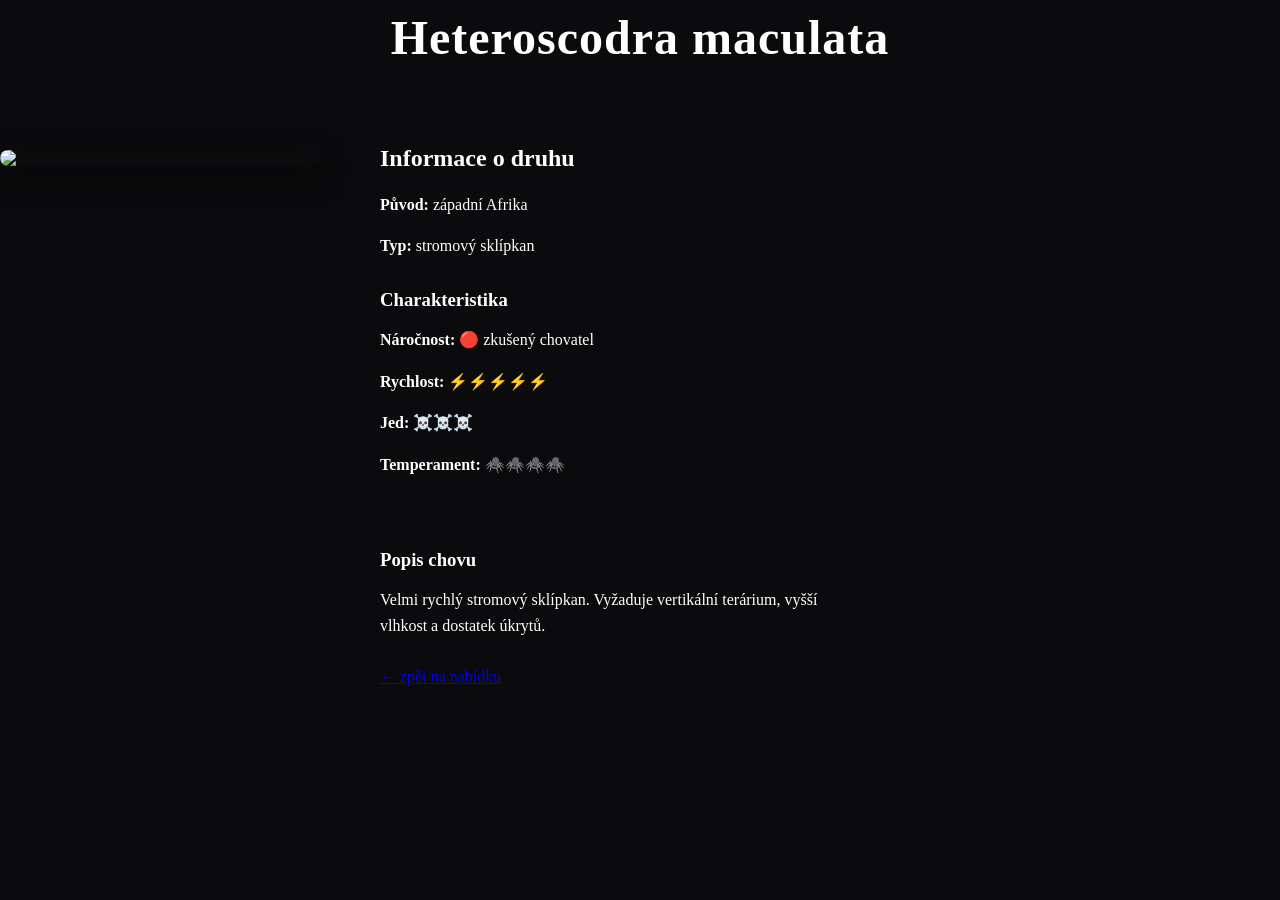
==== species/heteroscodra-maculata.html @ c66e4460 "upload website" ====
<!DOCTYPE html>
<html lang="cs">

<head>

<meta charset="UTF-8">

<title>Heteroscodra maculata</title>

<link rel="stylesheet" href="../style.css">

</head>


<body>

<header>

<h1>Heteroscodra maculata</h1>

</header>



<section class="speciesDetail">

<img src="../img/spiders/0.1 H. maculata 3cm.jpg" class="speciesPhoto">

<div class="speciesInfo">


<section class="offer">

<h2>Informace o druhu</h2>


<p><b>Původ:</b> západní Afrika</p>

<p><b>Typ:</b> stromový sklípkan</p>



<h3>Charakteristika</h3>

<p><b>Náročnost:</b> 🔴 zkušený chovatel</p>

<p><b>Rychlost:</b> ⚡⚡⚡⚡⚡</p>

<p><b>Jed:</b> ☠️☠️☠️</p>

<p><b>Temperament:</b> 🕷️🕷️🕷️🕷️</p>


<p>&nbsp;&nbsp;&nbsp;</p>
<h3>Popis chovu</h3>
    <p class="care">
      Velmi rychlý stromový sklípkan. Vyžaduje vertikální terárium, vyšší vlhkost a dostatek úkrytů.
    </p>


<br>

<a href="../index.html">← zpět na nabídku</a>

</section>


</body>
</html>
---- style.css ----
body{

background:#0b0b0d;

color:white;

font-family:-apple-system,BlinkMacSystemFont,"Segoe UI",Roboto;

margin:0;

}



header{

text-align:center;

}



.logo{

width:120px;

margin-bottom:10px;

}



h1{

font-size:48px;

letter-spacing:1px;

margin:10px 0;

}



.subtitle{

color:#888;

font-size:18px;

}



.offer{

max-width:900px;

margin:auto;

padding:20px;

}



.spider{

background:#151518;

border-radius:14px;

padding:22px;

margin:15px 0;

display:flex;

justify-content:space-between;

align-items:center;

transition:0.25s;

}



.spider:hover{

transform:translateY(-3px);

background:#1c1c21;

}



.spider a{

color:#7fb2ff;

font-size:18px;

font-weight:600;

text-decoration:none;

}



.info{

color:#9a9a9a;

}



.price{

color:#66ffa6;

font-weight:bold;

}



.species{

margin-top:80px;

text-align:center;

}



.speciesGrid{

display:grid;

grid-template-columns:repeat(auto-fit,minmax(160px,1fr));

gap:20px;

max-width:900px;

margin:auto;

margin-top:30px;

}



.speciesGrid div{

background:#151518;

padding:18px;

border-radius:12px;

transition:0.2s;

}



.speciesGrid div:hover{

background:#1c1c21;

}



.contact{

margin-top:80px;

background:#121214;

text-align:center;

padding:60px;

}



footer{

text-align:center;

padding:30px;

color:#666;

}


.gallery{

display:grid;

grid-template-columns:repeat(auto-fit,minmax(220px,1fr));

gap:15px;

margin-top:30px;

}

.gallery img{

width:100%;

border-radius:12px;

transition:0.3s;

cursor:pointer;

}

.gallery img:hover{

transform:scale(1.05);

}

.spiderAnimation{

font-size:40px;

margin-top:20px;

animation:spiderDrop 4s infinite ease-in-out;

}

@keyframes spiderDrop{

0%{

transform:translateY(-20px);

}

50%{

transform:translateY(10px);

}

100%{

transform:translateY(-20px);

}

}


.thumb{

width:60px;

height:60px;

object-fit:cover;

border-radius:8px;

margin-right:15px;

}


.brand{

display:flex;
gap:15px;

}

.logo{

height:200px;
width: 200px;

}

.brandText h1{

margin:0;
font-size:60px;

}

.brandText p{

margin:0;
opacity:0.7;
display:flex;
gap:15px;
}


.speciesDetail{

display:flex;
gap:40px;
align-items:flex-start;
margin-top:40px;

}

.speciesPhoto{

width:320px;
border-radius:12px;
margin-top: 45px;

}

.speciesInfo{

max-width:500px;

}

.speciesPhoto{

width:320px;
border-radius:12px;
box-shadow:0 10px 30px rgba(0,0,0,0.5);

}


h3{
margin-top:30px;
margin-bottom:10px;
}

p{

margin-bottom:12px;
line-height:1.6;

}

/* Zarovnat celý blok vlevo, aby text byl vlevo stránky */
.offer {
    max-width: 900px;  /* můžeš ponechat, aby blok nebyl příliš široký */
    margin-left: 0 !important;   /* úplně vlevo */
    margin-right: auto !important;
    text-align: left !important; /* vše uvnitř vlevo */
    padding: 20px;
}

/* Nadpis a text popisu chovu */
.offer h3,
.offer .care {
    text-align: left !important;  /* zarovná text a nadpis vlevo */
    margin-left: 0 !important;    /* odstraní jakýkoli posun */
}
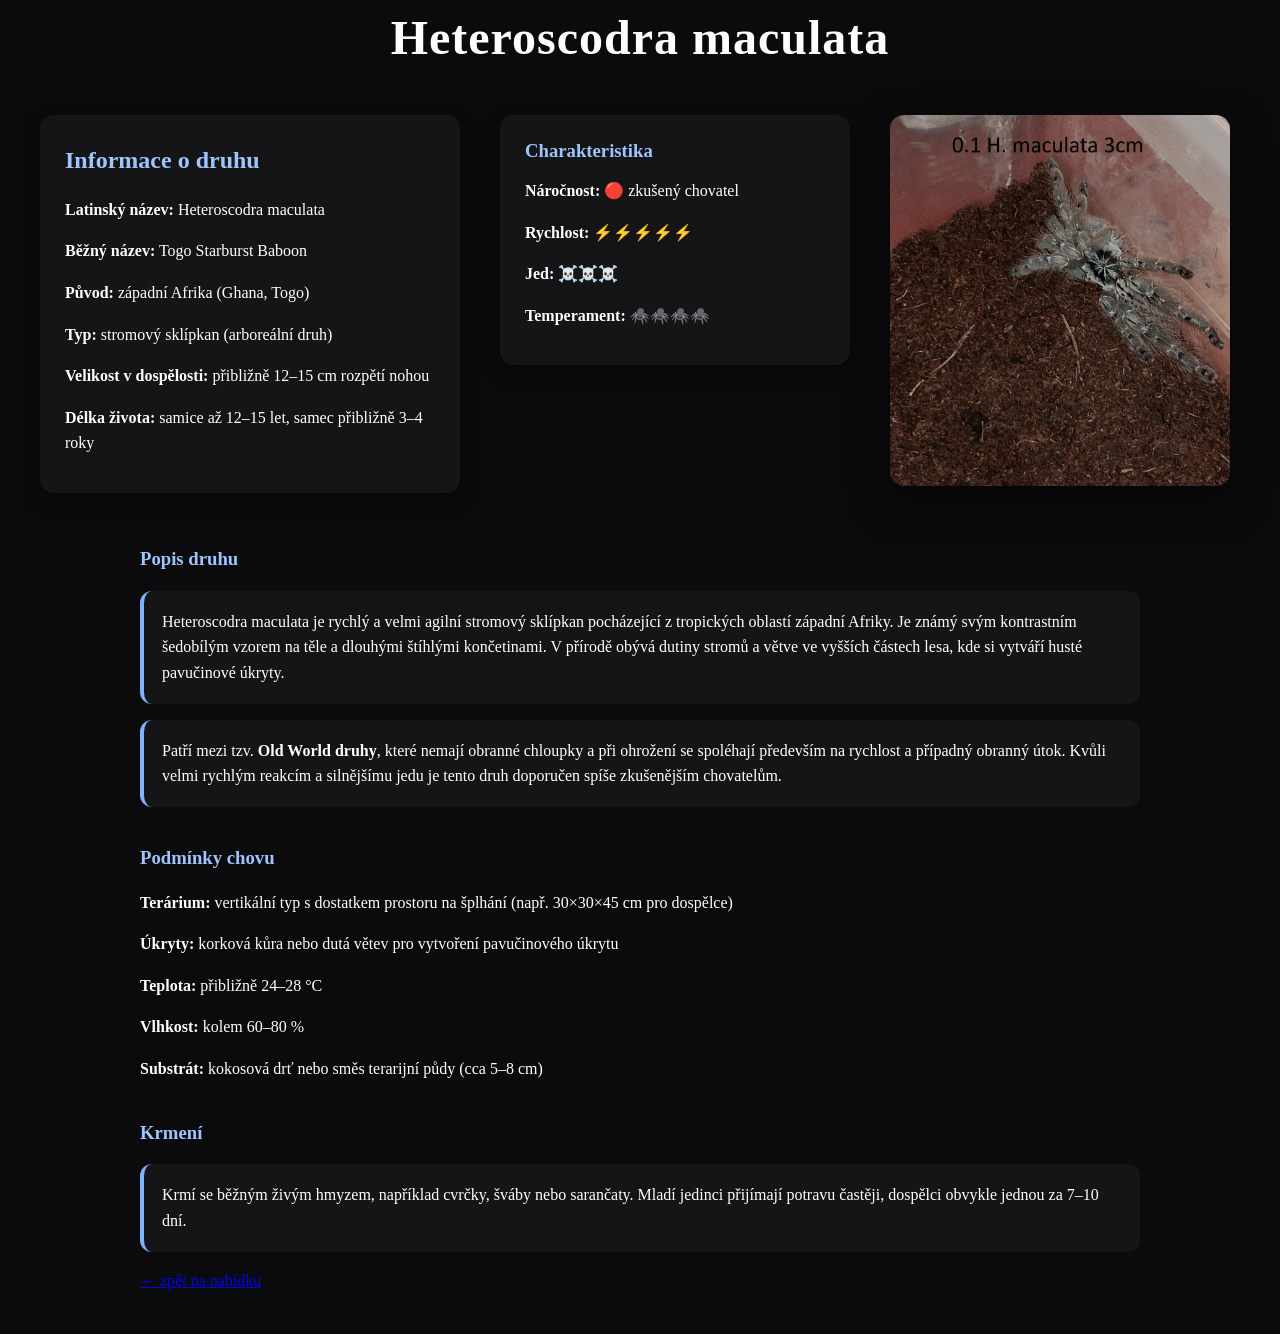
==== commit 8fb8fa88: "website uptade" ====
--- a/species/heteroscodra-maculata.html
+++ b/species/heteroscodra-maculata.html
@@ -1,69 +1,98 @@
 <!DOCTYPE html>
+
 <html lang="cs">
 
 <head>
 
 <meta charset="UTF-8">
-
 <title>Heteroscodra maculata</title>
 
 <link rel="stylesheet" href="../style.css">
 
 </head>
 
-
 <body>
 
 <header>
-
 <h1>Heteroscodra maculata</h1>
-
 </header>
 
+<!-- HORNÍ 3 SLOUPCE -->
 
+<section class="speciesDetailTop">
 
-<section class="speciesDetail">
-
-<img src="../img/spiders/0.1 H. maculata 3cm.jpg" class="speciesPhoto">
+<!-- INFORMACE O DRUHU -->
 
 <div class="speciesInfo">
 
-
-<section class="offer">
-
 <h2>Informace o druhu</h2>
 
+<p><b>Latinský název:</b> Heteroscodra maculata</p>
+<p><b>Běžný název:</b> Togo Starburst Baboon</p>
+<p><b>Původ:</b> západní Afrika (Ghana, Togo)</p>
+<p><b>Typ:</b> stromový sklípkan (arboreální druh)</p>
+<p><b>Velikost v dospělosti:</b> přibližně 12–15 cm rozpětí nohou</p>
+<p><b>Délka života:</b> samice až 12–15 let, samec přibližně 3–4 roky</p>
 
-<p><b>Původ:</b> západní Afrika</p>
+</div>
 
-<p><b>Typ:</b> stromový sklípkan</p>
+<!-- CHARAKTERISTIKA -->
 
-
+<div class="characteristics">
 
 <h3>Charakteristika</h3>
 
 <p><b>Náročnost:</b> 🔴 zkušený chovatel</p>
-
 <p><b>Rychlost:</b> ⚡⚡⚡⚡⚡</p>
-
 <p><b>Jed:</b> ☠️☠️☠️</p>
-
 <p><b>Temperament:</b> 🕷️🕷️🕷️🕷️</p>
 
+</div>
 
-<p>&nbsp;&nbsp;&nbsp;</p>
-<h3>Popis chovu</h3>
-    <p class="care">
-      Velmi rychlý stromový sklípkan. Vyžaduje vertikální terárium, vyšší vlhkost a dostatek úkrytů.
-    </p>
+<!-- OBRÁZEK -->
+
+<img src="../img/spiders/heteroscodra-maculata.jpg" 
+class="speciesPhoto"
+alt="Heteroscodra maculata">
 
 
-<br>
+</section>
+
+<!-- SPODNÍ TEXT -->
+
+<section class="speciesText">
+
+<h3>Popis druhu</h3>
+
+<p class="care">
+Heteroscodra maculata je rychlý a velmi agilní stromový sklípkan pocházející z tropických oblastí západní Afriky. 
+Je známý svým kontrastním šedobílým vzorem na těle a dlouhými štíhlými končetinami. 
+V přírodě obývá dutiny stromů a větve ve vyšších částech lesa, kde si vytváří husté pavučinové úkryty.
+</p>
+
+<p class="care">
+Patří mezi tzv. <b>Old World druhy</b>, které nemají obranné chloupky a při ohrožení se spoléhají především na rychlost a případný obranný útok. 
+Kvůli velmi rychlým reakcím a silnějšímu jedu je tento druh doporučen spíše zkušenějším chovatelům.
+</p>
+
+<h3>Podmínky chovu</h3>
+
+<p><b>Terárium:</b> vertikální typ s dostatkem prostoru na šplhání (např. 30×30×45 cm pro dospělce)</p>
+<p><b>Úkryty:</b> korková kůra nebo dutá větev pro vytvoření pavučinového úkrytu</p>
+<p><b>Teplota:</b> přibližně 24–28 °C</p>
+<p><b>Vlhkost:</b> kolem 60–80 %</p>
+<p><b>Substrát:</b> kokosová drť nebo směs terarijní půdy (cca 5–8 cm)</p>
+
+<h3>Krmení</h3>
+
+<p class="care">
+Krmí se běžným živým hmyzem, například cvrčky, šváby nebo sarančaty. 
+Mladí jedinci přijímají potravu častěji, dospělci obvykle jednou za 7–10 dní.
+</p>
 
 <a href="../index.html">← zpět na nabídku</a>
 
 </section>
 
-
 </body>
-</html>+</html>
--- a/style.css
+++ b/style.css
@@ -321,17 +321,35 @@
 }
 
 .speciesPhoto{
-
 width:320px;
 border-radius:12px;
-margin-top: 45px;
-
+margin-top:0;
 }
 
 .speciesInfo{
 
-max-width:500px;
-
+
+
+background:#151518;
+
+padding:25px;
+
+border-radius:14px;
+
+box-shadow:0 8px 20px rgba(0,0,0,0.4);
+
+height:fit-content;
+
+font-size:16px;
+line-height:1.7;
+
+
+}
+
+.speciesInfo h2{
+color:#9ec5ff;
+margin-top:0;
+margin-bottom:15px;
 }
 
 .speciesPhoto{
@@ -369,4 +387,167 @@
 .offer .care {
     text-align: left !important;  /* zarovná text a nadpis vlevo */
     margin-left: 0 !important;    /* odstraní jakýkoli posun */
-}+}
+
+
+/* kontejner pavouků */
+#spiderList {
+  display: flex;
+  flex-direction: column;
+  gap: 10px;
+}
+
+/* řádek pavouka jako odkaz */
+.spider {
+  display: flex;
+  justify-content: space-between;
+  align-items: center;
+  padding: 8px 12px;
+  border-bottom: 1px solid #ccc;
+  text-decoration: none; /* odstraní podtržení odkazu */
+  color: inherit;        /* text stejné barvy jako okolí */
+  transition: background 0.2s;
+}
+
+.spider:hover {
+  background: rgba(0,0,0,0.05); /* lehce šedý overlay, téměř neviditelný */
+}
+
+.spider .name {
+  flex: 2;
+}
+
+.spider .info {
+  flex: 1;
+  text-align: center;
+}
+
+.spider .price {
+  flex: 1;
+  text-align: right;
+}
+
+
+
+/* DETAIL STRÁNKY DRUHU */
+
+/* horní 3 sloupce */
+
+.speciesDetailTop{
+display:grid;
+grid-template-columns: 1.2fr 1fr 1fr;
+gap:40px;
+
+max-width:1200px;
+margin:50px auto;
+padding:0 20px;
+
+align-items:start;
+}
+
+
+/* levý sloupec */
+
+
+.speciesInfo h2{
+margin-bottom:15px;
+}
+
+
+/* prostřední blok */
+
+.characteristics{
+
+background:#151518;
+
+padding:25px;
+
+border-radius:14px;
+
+height:fit-content;
+
+box-shadow:0 8px 20px rgba(0,0,0,0.4);
+
+}
+
+.characteristics h3{
+margin-top:0;
+color:#9ec5ff;
+}
+
+
+/* obrázek */
+
+.speciesPhoto{
+
+width:100%;
+
+max-width:340px;
+
+border-radius:14px;
+
+box-shadow:0 15px 40px rgba(0,0,0,0.6);
+
+align-self:start;
+}
+
+
+
+/* spodní text */
+
+.speciesText{
+
+max-width:1000px;
+
+margin:40px auto;
+
+padding:0 20px;
+
+line-height:1.7;
+
+}
+
+.speciesText h3{
+
+margin-top:35px;
+
+color:#9ec5ff;
+
+}
+
+
+/* box textu */
+
+.care{
+
+background:#151518;
+
+padding:18px;
+
+border-radius:12px;
+
+border-left:4px solid #7fb2ff;
+
+margin-bottom:15px;
+
+}
+
+
+/* mobil */
+
+@media (max-width:900px){
+
+.speciesDetailTop{
+
+grid-template-columns:1fr;
+
+}
+
+.speciesPhoto{
+
+max-width:380px;
+
+}
+
+}
+
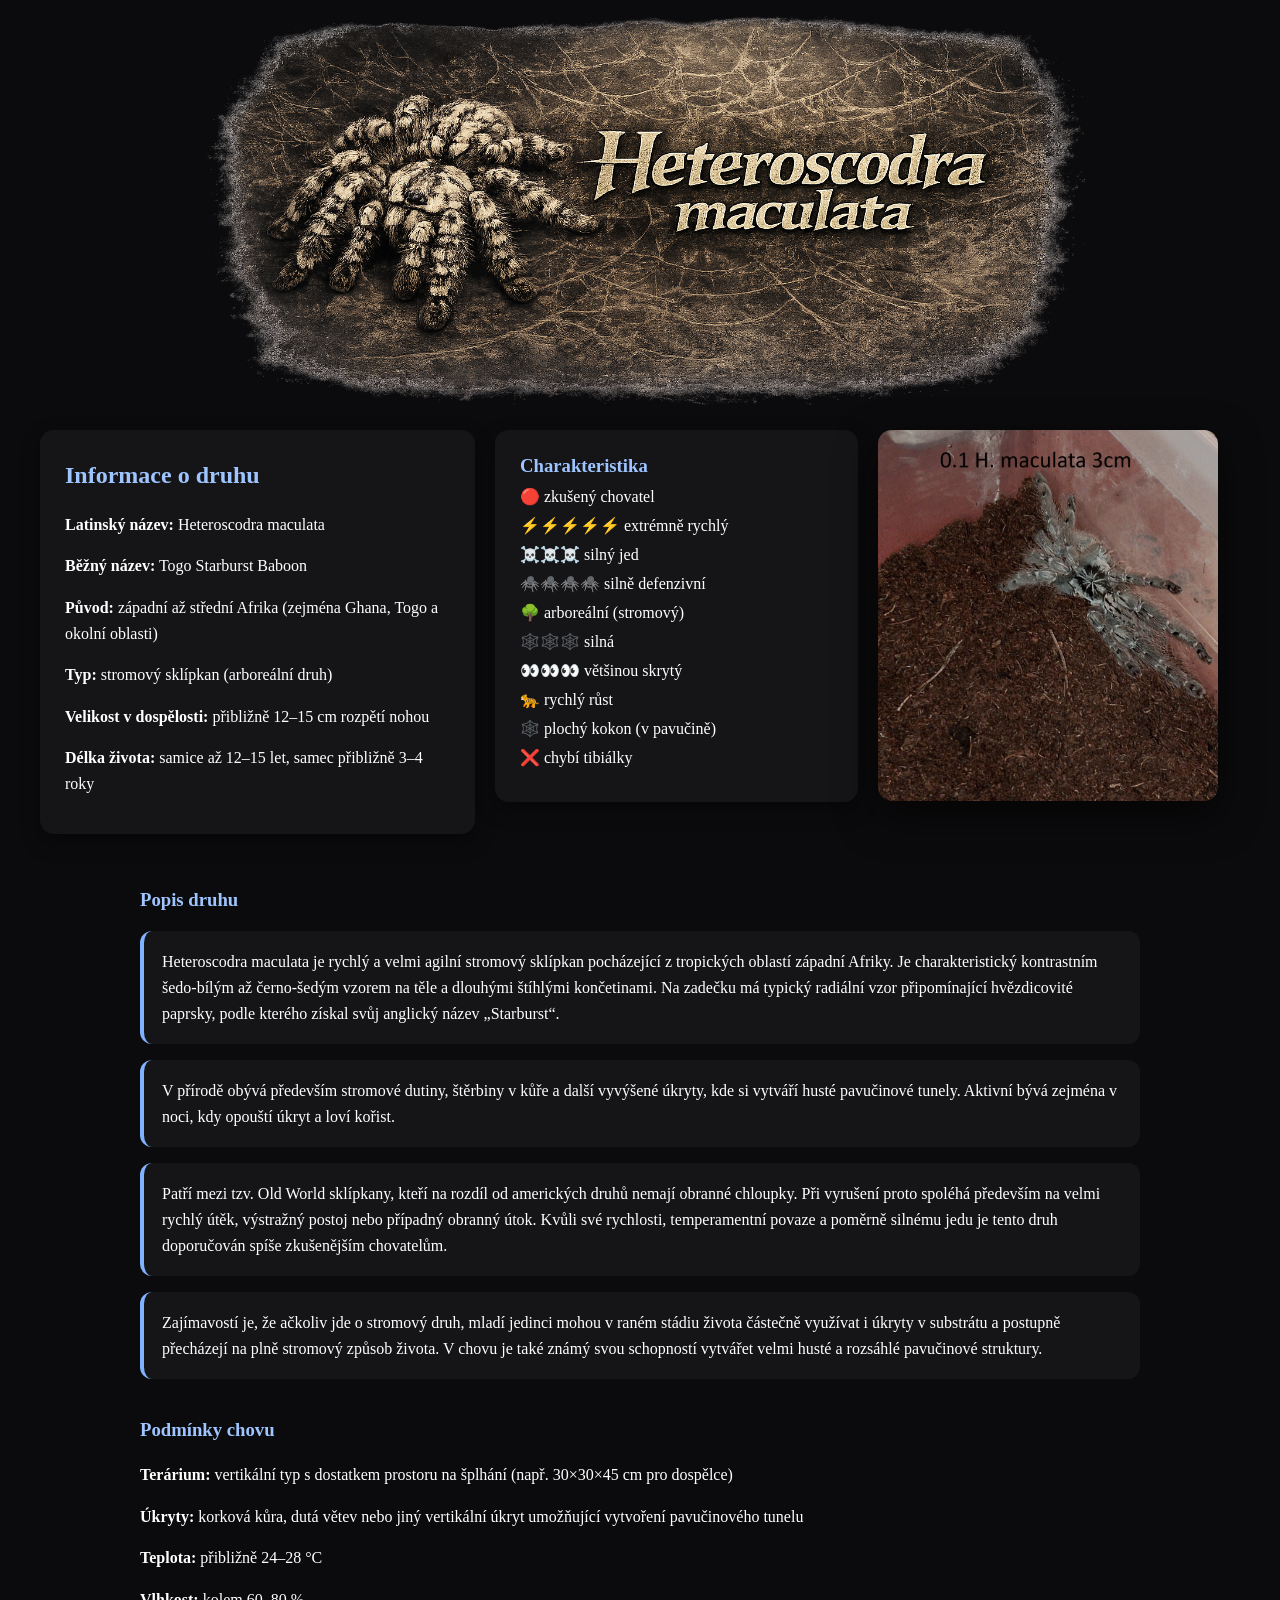
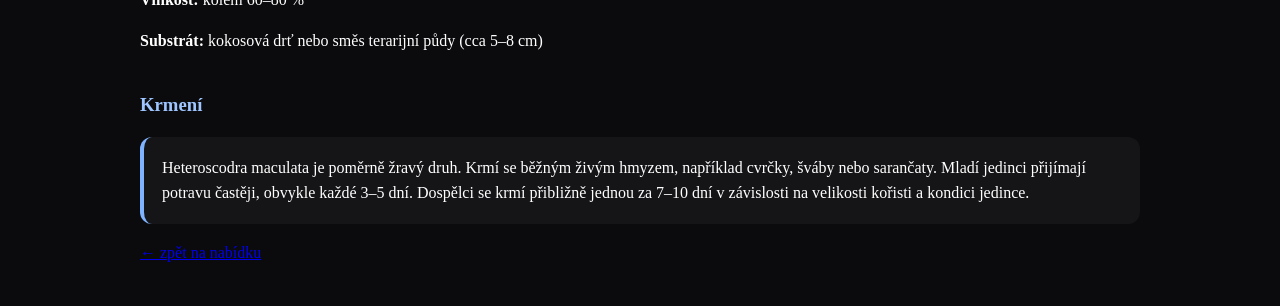
==== commit 1fdcc16c: "website-update" ====
--- a/species/heteroscodra-maculata.html
+++ b/species/heteroscodra-maculata.html
@@ -14,7 +14,9 @@
 <body>
 
 <header>
-<h1>Heteroscodra maculata</h1>
+  <h1 class="speciesHeader">
+    <img src="../img/logos/h.maculata-logo4.png" alt="Heteroscodra maculata logo pravý">
+  </h1>
 </header>
 
 <!-- HORNÍ 3 SLOUPCE -->
@@ -29,7 +31,7 @@
 
 <p><b>Latinský název:</b> Heteroscodra maculata</p>
 <p><b>Běžný název:</b> Togo Starburst Baboon</p>
-<p><b>Původ:</b> západní Afrika (Ghana, Togo)</p>
+<p><b>Původ:</b> západní až střední Afrika (zejména Ghana, Togo a okolní oblasti)</p>
 <p><b>Typ:</b> stromový sklípkan (arboreální druh)</p>
 <p><b>Velikost v dospělosti:</b> přibližně 12–15 cm rozpětí nohou</p>
 <p><b>Délka života:</b> samice až 12–15 let, samec přibližně 3–4 roky</p>
@@ -42,18 +44,115 @@
 
 <h3>Charakteristika</h3>
 
-<p><b>Náročnost:</b> 🔴 zkušený chovatel</p>
-<p><b>Rychlost:</b> ⚡⚡⚡⚡⚡</p>
-<p><b>Jed:</b> ☠️☠️☠️</p>
-<p><b>Temperament:</b> 🕷️🕷️🕷️🕷️</p>
-
-</div>
-
-<!-- OBRÁZEK -->
-
+<div class="rating">
+🔴 zkušený chovatel
+<div class="tooltip">
+<b>Náročnost</b><br>
+🟢 začátečník<br>
+🟡 středně pokročilý chovatel<br>
+<span class="active">🔴 zkušený chovatel</span>
+</div>
+</div>
+
+<div class="rating">
+⚡⚡⚡⚡⚡ extrémně rychlý
+<div class="tooltip">
+<b>Rychlost</b><br>
+⚡ pomalý<br>
+⚡⚡ spíše pomalý<br>
+⚡⚡⚡ středně rychlý<br>
+⚡⚡⚡⚡ velmi rychlý<br>
+<span class="active">⚡⚡⚡⚡⚡ extrémně rychlý</span>
+</div>
+</div>
+
+<div class="rating">
+☠️☠️☠️ silný jed
+<div class="tooltip">
+<b>Toxicita</b><br>
+☠️ slabý jed<br>
+☠️☠️ středně silný jed<br>
+<span class="active">☠️☠️☠️ silný jed</span>
+</div>
+</div>
+
+<div class="rating">
+🕷️🕷️🕷️🕷️ silně defenzivní
+<div class="tooltip">
+<b>Temperament</b><br>
+🕷️ klidný<br>
+🕷️🕷️ spíše klidný<br>
+🕷️🕷️🕷️ defenzivní<br>
+<span class="active">🕷️🕷️🕷️🕷️ silně defenzivní</span>
+</div>
+</div>
+
+<div class="rating">
+🌳 arboreální (stromový)
+<div class="tooltip">
+<b>Typ života</b><br>
+🌳 <span class="active">arboreální (stromový)</span><br>
+🕳️ terestriální (pozemní)<br>
+⛏️ fosoriální (hrabavý)
+</div>
+</div>
+
+<div class="rating">
+🕸️🕸️🕸️ silná
+<div class="tooltip">
+<b>Tvorba pavučin</b><br>
+🕸️ slabá<br>
+🕸️🕸️ střední<br>
+<span class="active">🕸️🕸️🕸️ silná</span><br>
+🕸️🕸️🕸️🕸️ velmi silná
+</div>
+</div>
+
+<div class="rating">
+👀👀👀 většinou skrytý
+<div class="tooltip">
+<b>Viditelnost</b><br>
+👀 často viditelný<br>
+👀👀 občas viditelný<br>
+<span class="active">👀👀👀 většinou skrytý</span>
+</div>
+</div>
+
+<div class="rating">
+🐆 rychlý růst
+<div class="tooltip">
+<b>Tempo růstu</b><br>
+🐌 pomalý růst<br>
+🐇 střední růst<br>
+<span class="active">🐆 rychlý růst</span>
+</div>
+</div>
+
+<div class="rating">
+🕸️ plochý kokon (v pavučině)
+<div class="tooltip">
+<b>Typ kokonu</b><br>
+⚪ kulovitý kokon<br>
+<span class="active">🕸️ plochý kokon (v pavučině)</span>
+</div>
+</div>
+
+<div class="rating">
+❌ chybí tibiálky
+<div class="tooltip">
+<b>Tibiální háky (samec)</b><br>
+✔️ přítomné tibiálky<br>
+<span class="active">❌ chybí tibiálky</span>
+</div>
+</div>
+
+</div>
+
+<!-- OBRÁZEK s modálem -->
 <img src="../img/spiders/heteroscodra-maculata.jpg" 
-class="speciesPhoto"
-alt="Heteroscodra maculata">
+class="speciesPhoto" 
+alt="Heteroscodra maculata"
+onclick="openModal(this)">
 
 
 </section>
@@ -65,20 +164,25 @@
 <h3>Popis druhu</h3>
 
 <p class="care">
-Heteroscodra maculata je rychlý a velmi agilní stromový sklípkan pocházející z tropických oblastí západní Afriky. 
-Je známý svým kontrastním šedobílým vzorem na těle a dlouhými štíhlými končetinami. 
-V přírodě obývá dutiny stromů a větve ve vyšších částech lesa, kde si vytváří husté pavučinové úkryty.
-</p>
-
-<p class="care">
-Patří mezi tzv. <b>Old World druhy</b>, které nemají obranné chloupky a při ohrožení se spoléhají především na rychlost a případný obranný útok. 
-Kvůli velmi rychlým reakcím a silnějšímu jedu je tento druh doporučen spíše zkušenějším chovatelům.
+Heteroscodra maculata je rychlý a velmi agilní stromový sklípkan pocházející z tropických oblastí západní Afriky. Je charakteristický kontrastním šedo-bílým až černo-šedým vzorem na těle a dlouhými štíhlými končetinami. Na zadečku má typický radiální vzor připomínající hvězdicovité paprsky, podle kterého získal svůj anglický název „Starburst“.
+</p>
+
+<p class="care">
+V přírodě obývá především stromové dutiny, štěrbiny v kůře a další vyvýšené úkryty, kde si vytváří husté pavučinové tunely. Aktivní bývá zejména v noci, kdy opouští úkryt a loví kořist.
+</p>
+
+<p class="care">
+Patří mezi tzv. Old World sklípkany, kteří na rozdíl od amerických druhů nemají obranné chloupky. Při vyrušení proto spoléhá především na velmi rychlý útěk, výstražný postoj nebo případný obranný útok. Kvůli své rychlosti, temperamentní povaze a poměrně silnému jedu je tento druh doporučován spíše zkušenějším chovatelům.
+</p>
+
+<p class="care">
+Zajímavostí je, že ačkoliv jde o stromový druh, mladí jedinci mohou v raném stádiu života částečně využívat i úkryty v substrátu a postupně přecházejí na plně stromový způsob života. V chovu je také známý svou schopností vytvářet velmi husté a rozsáhlé pavučinové struktury.
 </p>
 
 <h3>Podmínky chovu</h3>
 
 <p><b>Terárium:</b> vertikální typ s dostatkem prostoru na šplhání (např. 30×30×45 cm pro dospělce)</p>
-<p><b>Úkryty:</b> korková kůra nebo dutá větev pro vytvoření pavučinového úkrytu</p>
+<p><b>Úkryty:</b> korková kůra, dutá větev nebo jiný vertikální úkryt umožňující vytvoření pavučinového tunelu</p>
 <p><b>Teplota:</b> přibližně 24–28 °C</p>
 <p><b>Vlhkost:</b> kolem 60–80 %</p>
 <p><b>Substrát:</b> kokosová drť nebo směs terarijní půdy (cca 5–8 cm)</p>
@@ -86,13 +190,73 @@
 <h3>Krmení</h3>
 
 <p class="care">
-Krmí se běžným živým hmyzem, například cvrčky, šváby nebo sarančaty. 
-Mladí jedinci přijímají potravu častěji, dospělci obvykle jednou za 7–10 dní.
+Heteroscodra maculata je poměrně žravý druh. Krmí se běžným živým hmyzem, například cvrčky, šváby nebo sarančaty.
+Mladí jedinci přijímají potravu častěji, obvykle každé 3–5 dní. Dospělci se krmí přibližně jednou za 7–10 dní v závislosti na velikosti kořisti a kondici jedince.
 </p>
 
 <a href="../index.html">← zpět na nabídku</a>
 
 </section>
+
+<!-- MODAL -->
+<div id="imgModal" class="modal">
+  <span class="close" onclick="closeModal()">&times;</span>
+  <img class="modal-content" id="modalImg">
+  <div id="caption"></div>
+</div>
+
+
+<script>
+// při načtení stránky zajistí, že modal je zavřený
+window.onload = function() {
+  var modal = document.getElementById("imgModal");
+  modal.style.display = "none";
+  modal.classList.remove('show');
+};
+
+function openModal(img) {
+  var modal = document.getElementById("imgModal");
+  var modalImg = document.getElementById("modalImg");
+
+  modalImg.src = img.src;
+
+  // zobraz modal
+  modal.style.display = "flex";
+
+  // malé zpoždění, aby se transition spustila
+  setTimeout(() => {
+    modal.classList.add('show');
+  }, 10);
+}
+
+function closeModal() {
+  var modal = document.getElementById("imgModal");
+
+  // odstraníme třídu show → animace zpět
+  modal.classList.remove('show');
+
+  // po animaci skryjeme modal
+  setTimeout(() => {
+    modal.style.display = "none";
+  }, 350); // odpovídá CSS transition
+}
+
+// zavření kliknutím mimo obrázek
+var modal = document.getElementById("imgModal");
+modal.addEventListener('click', function(e){
+  if(e.target === modal) {
+    closeModal();
+  }
+});
+
+// zavření klávesou ESC
+document.addEventListener('keydown', function(e){
+  if(e.key === "Escape") {
+    closeModal();
+  }
+});
+</script>
+</script>
 
 </body>
 </html>
--- a/style.css
+++ b/style.css
@@ -7,6 +7,8 @@
 font-family:-apple-system,BlinkMacSystemFont,"Segoe UI",Roboto;
 
 margin:0;
+
+padding: 0;
 
 }
 
@@ -436,7 +438,7 @@
 .speciesDetailTop{
 display:grid;
 grid-template-columns: 1.2fr 1fr 1fr;
-gap:40px;
+gap:20px;
 
 max-width:1200px;
 margin:50px auto;
@@ -551,3 +553,161 @@
 
 }
 
+
+.rating{
+position:relative;
+margin-bottom:10px;
+cursor:help;
+}
+
+.tooltip{
+position:absolute;
+
+left:240px;   /* vzdálenost od textu */
+top:-5px;
+
+background:#1c1c21;
+padding:12px 14px;
+border-radius:10px;
+
+font-size:14px;
+line-height:1.6;
+
+box-shadow:0 10px 25px rgba(0,0,0,0.6);
+
+opacity:0;
+pointer-events:none;
+
+transition:0.2s;
+
+min-width:220px;
+
+z-index:100;
+}
+
+.active{
+color:#9ec5ff;
+font-weight:600;
+
+background:#2a2a35;
+padding:2px 6px;
+border-radius:6px;
+}
+
+.rating:hover .tooltip{
+opacity:1;
+}
+
+
+
+
+
+
+/* kurzor nad obrázkem */
+.speciesPhoto {
+  cursor: zoom-in;
+  transition: transform 0.2s;
+}
+
+.speciesPhoto:hover {
+  transform: scale(1.02);
+}
+
+/* MODAL */
+.modal {
+  display: none; /* skryto defaultně */
+  position: fixed;
+  z-index: 200;
+  left: 0;
+  top: 0;
+  width: 100%;
+  height: 100%;
+  background-color: rgba(0,0,0,0.85);
+
+  justify-content: center;
+  align-items: center;
+}
+
+/* MODAL OBSAH */
+.modal-content {
+  max-width: 95%;
+  max-height: 90%;
+  border-radius: 12px;
+  box-shadow: 0 10px 40px rgba(0,0,0,0.9);
+
+  transform: scale(0.7);
+  opacity: 0;
+  transition: transform 0.35s ease, opacity 0.35s ease;
+}
+
+.modal.show .modal-content {
+  transform: scale(1);
+  opacity: 1;
+}
+
+.modal-content:hover {
+  transform: scale(1.03); /* lehké zvětšení při hover */
+}
+
+/* close button */
+.close {
+  position: absolute;
+  top: 20px;
+  right: 35px;
+  color: #fff;
+  font-size: 40px;
+  font-weight: bold;
+  cursor: pointer;
+  transition: color 0.2s;
+}
+
+.close:hover {
+  color: #ff6666;
+}
+
+/* caption skryto */
+#caption {
+  display: none;
+}
+
+
+
+
+/* záhlaví stránky */
+header {
+  width: 100%;
+  display: flex;
+  justify-content: center;
+  align-items: center;
+  background: transparent;
+  padding: 0;
+  margin: 0;
+  overflow:hidden;
+}
+
+/* wrapper nadpisu */
+.speciesHeader {
+  margin: 0;   /* odstraní mezeru h1 */
+  padding: 0;
+  line-height: 0; /* odstraní i malou mezeru pod obrázkem */
+}
+
+/* banner obrázek */
+.speciesHeader img {
+  display: block;
+width:100%;
+max-width:900px;
+margin-top:-70px;
+margin-bottom:-100px;
+}
+
+/* odstraní mezeru mezi bannerem a prvním obsahem */
+section:first-of-type {
+  margin-top: 0;
+  padding-top: 0;
+}
+
+section:first-of-type h2 {
+  margin-top: 0;
+}
+
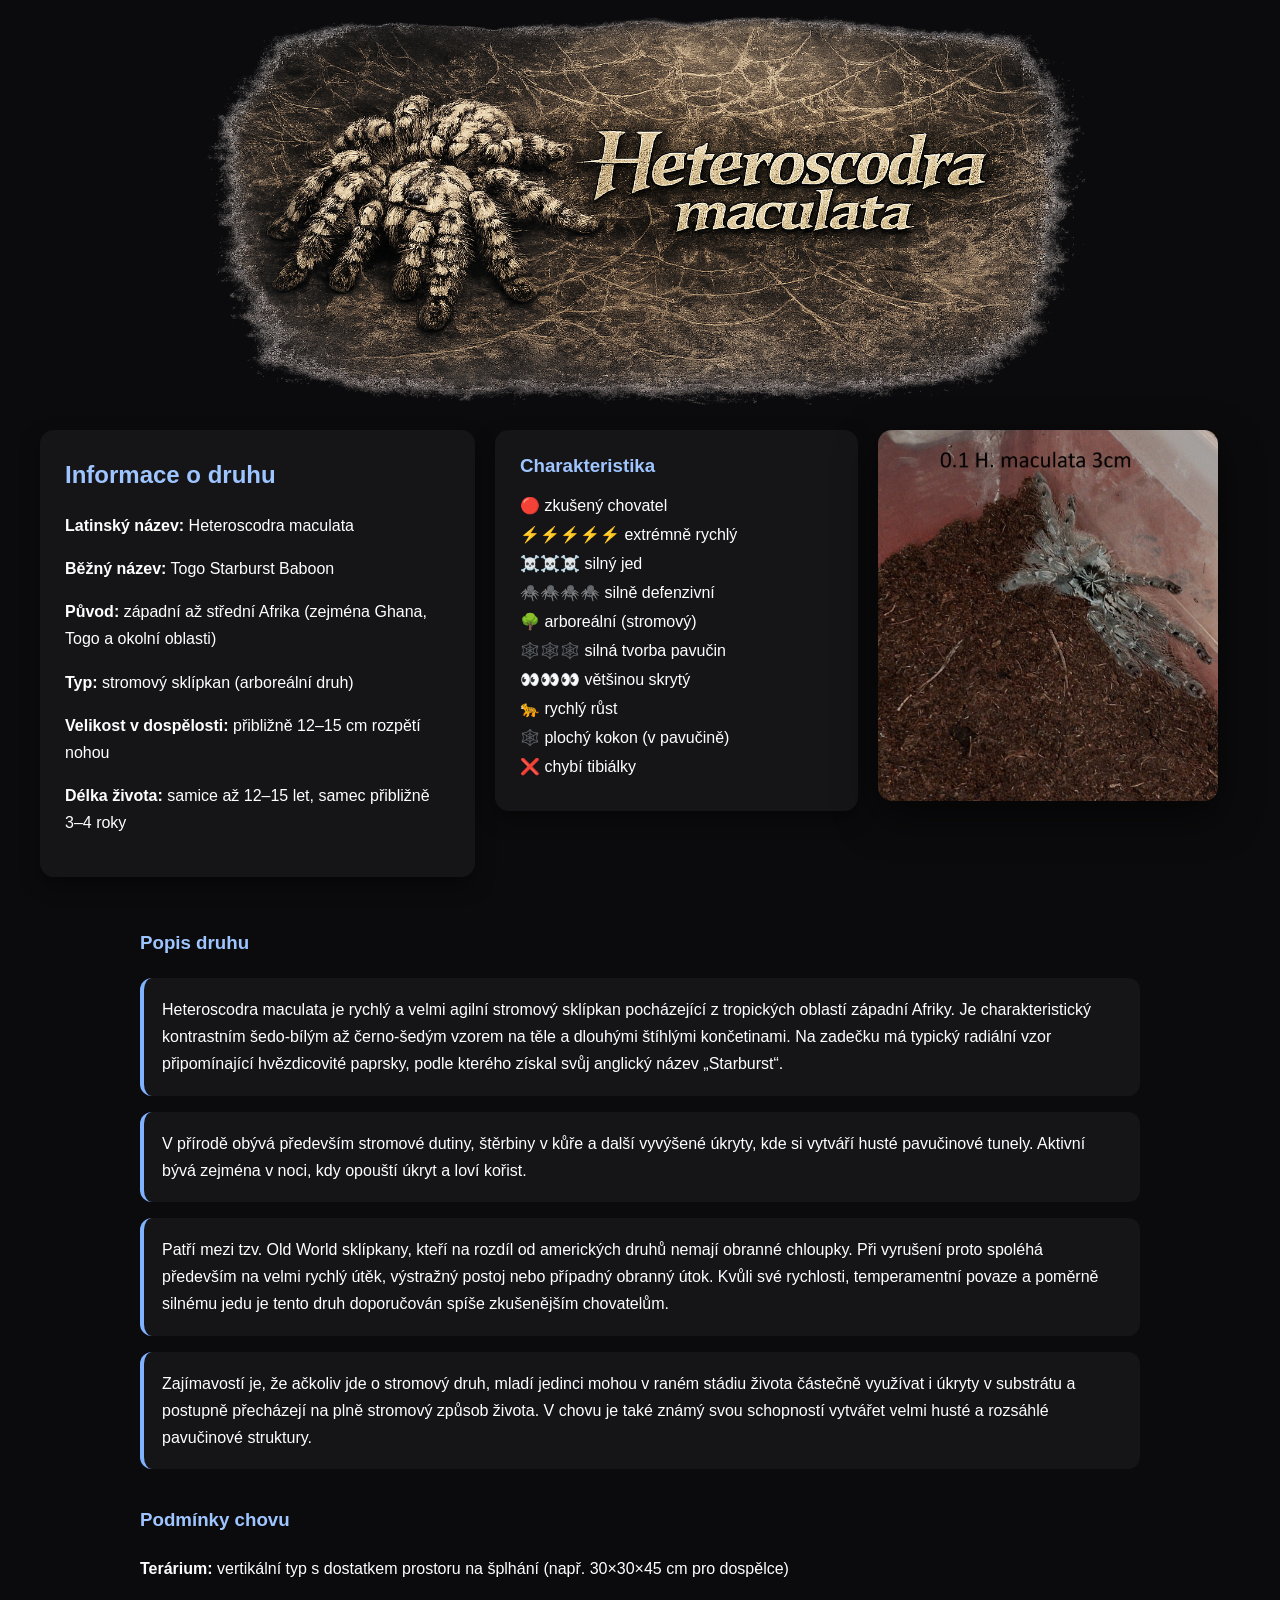
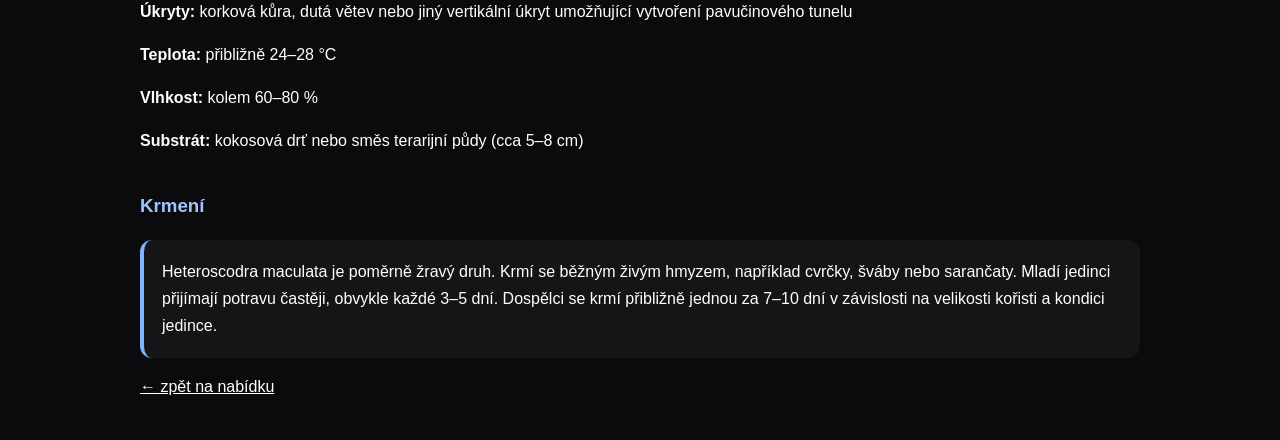
==== commit 1a683b2c: "Website-update" ====
--- a/species/heteroscodra-maculata.html
+++ b/species/heteroscodra-maculata.html
@@ -8,6 +8,7 @@
 <title>Heteroscodra maculata</title>
 
 <link rel="stylesheet" href="../style.css">
+<link rel="icon" href="../img/sklipkos-favicon.ico" type="image/x-icon">
 
 </head>
 
@@ -98,13 +99,13 @@
 </div>
 
 <div class="rating">
-🕸️🕸️🕸️ silná
+🕸️🕸️🕸️ silná tvorba pavučin
 <div class="tooltip">
 <b>Tvorba pavučin</b><br>
-🕸️ slabá<br>
-🕸️🕸️ střední<br>
-<span class="active">🕸️🕸️🕸️ silná</span><br>
-🕸️🕸️🕸️🕸️ velmi silná
+🕸️ slabá tvorba pavučin<br>
+🕸️🕸️ střední tvorba pavučin<br>
+<span class="active">🕸️🕸️🕸️ silná tvorba pavučin</span><br>
+🕸️🕸️🕸️🕸️ velmi silná tvorba pavučin<br>
 </div>
 </div>
 
--- a/style.css
+++ b/style.css
@@ -1,610 +1,365 @@
-body{
-
-background:#0b0b0d;
-
-color:white;
-
-font-family:-apple-system,BlinkMacSystemFont,"Segoe UI",Roboto;
-
-margin:0;
-
-padding: 0;
-
-}
-
-
-
-header{
-
-text-align:center;
-
-}
-
-
-
-.logo{
-
-width:120px;
-
-margin-bottom:10px;
-
-}
-
-
-
-h1{
-
-font-size:48px;
-
-letter-spacing:1px;
-
-margin:10px 0;
-
-}
-
-
-
-.subtitle{
-
-color:#888;
-
-font-size:18px;
-
-}
-
-
-
-.offer{
-
-max-width:900px;
-
-margin:auto;
-
-padding:20px;
-
-}
-
-
-
-.spider{
-
-background:#151518;
-
-border-radius:14px;
-
-padding:22px;
-
-margin:15px 0;
-
-display:flex;
-
-justify-content:space-between;
-
-align-items:center;
-
-transition:0.25s;
-
-}
-
-
-
-.spider:hover{
-
-transform:translateY(-3px);
-
-background:#1c1c21;
-
-}
-
-
-
-.spider a{
-
-color:#7fb2ff;
-
-font-size:18px;
-
-font-weight:600;
-
-text-decoration:none;
-
-}
-
-
-
-.info{
-
-color:#9a9a9a;
-
-}
-
-
-
-.price{
-
-color:#66ffa6;
-
-font-weight:bold;
-
-}
-
-
-
-.species{
-
-margin-top:80px;
-
-text-align:center;
-
-}
-
-
-
-.speciesGrid{
-
-display:grid;
-
-grid-template-columns:repeat(auto-fit,minmax(160px,1fr));
-
-gap:20px;
-
-max-width:900px;
-
-margin:auto;
-
-margin-top:30px;
-
-}
-
-
-
-.speciesGrid div{
-
-background:#151518;
-
-padding:18px;
-
-border-radius:12px;
-
-transition:0.2s;
-
-}
-
-
-
-.speciesGrid div:hover{
-
-background:#1c1c21;
-
-}
-
-
-
-.contact{
-
-margin-top:80px;
-
-background:#121214;
-
-text-align:center;
-
-padding:60px;
-
-}
-
-
-
-footer{
-
-text-align:center;
-
-padding:30px;
-
-color:#666;
-
-}
-
-
-.gallery{
-
-display:grid;
-
-grid-template-columns:repeat(auto-fit,minmax(220px,1fr));
-
-gap:15px;
-
-margin-top:30px;
-
-}
-
-.gallery img{
-
-width:100%;
-
-border-radius:12px;
-
-transition:0.3s;
-
-cursor:pointer;
-
-}
-
-.gallery img:hover{
-
-transform:scale(1.05);
-
-}
-
-.spiderAnimation{
-
-font-size:40px;
-
-margin-top:20px;
-
-animation:spiderDrop 4s infinite ease-in-out;
-
-}
-
-@keyframes spiderDrop{
-
-0%{
-
-transform:translateY(-20px);
-
-}
-
-50%{
-
-transform:translateY(10px);
-
-}
-
-100%{
-
-transform:translateY(-20px);
-
-}
-
-}
-
-
-.thumb{
-
-width:60px;
-
-height:60px;
-
-object-fit:cover;
-
-border-radius:8px;
-
-margin-right:15px;
-
-}
-
-
-.brand{
-
-display:flex;
-gap:15px;
-
-}
-
-.logo{
-
-height:200px;
-width: 200px;
-
-}
-
-.brandText h1{
-
-margin:0;
-font-size:60px;
-
-}
-
-.brandText p{
-
-margin:0;
-opacity:0.7;
-display:flex;
-gap:15px;
-}
-
-
-.speciesDetail{
-
-display:flex;
-gap:40px;
-align-items:flex-start;
-margin-top:40px;
-
-}
-
-.speciesPhoto{
-width:320px;
-border-radius:12px;
-margin-top:0;
-}
-
-.speciesInfo{
-
-
-
-background:#151518;
-
-padding:25px;
-
-border-radius:14px;
-
-box-shadow:0 8px 20px rgba(0,0,0,0.4);
-
-height:fit-content;
-
-font-size:16px;
-line-height:1.7;
-
-
-}
-
-.speciesInfo h2{
-color:#9ec5ff;
-margin-top:0;
-margin-bottom:15px;
-}
-
-.speciesPhoto{
-
-width:320px;
-border-radius:12px;
-box-shadow:0 10px 30px rgba(0,0,0,0.5);
-
-}
-
-
-h3{
-margin-top:30px;
-margin-bottom:10px;
-}
-
-p{
-
-margin-bottom:12px;
-line-height:1.6;
-
-}
-
-/* Zarovnat celý blok vlevo, aby text byl vlevo stránky */
+body {
+  background: #0b0b0d;
+  color: white;
+  font-family: "Segoe UI", Roboto, Arial, sans-serif;
+  margin: 0;
+  padding: 0;
+}
+
+a {
+  color: inherit;
+}
+
+/* HLAVNÍ BANNER */
+.siteHeader {
+  width: 100%;
+  background: url('img/sklipkos-zahlavi.png') no-repeat center center;
+  background-size: cover;
+  height: 375px;
+  max-height: 400px;
+  min-height: 200px;
+}
+
+/* LAYOUT HOMEPAGE */
+.pageLayout {
+  max-width: 1200px;
+  margin: 40px auto 0;
+  padding: 0 20px;
+  display: grid;
+  grid-template-columns: 280px 1fr;
+  gap: 24px;
+  align-items: start;
+}
+
+/* SIDEBAR */
+.sidebarBox,
+.sectionCard {
+  background: #121214;
+  border: 1px solid rgba(255,255,255,0.06);
+  border-radius: 18px;
+  padding: 22px;
+  box-shadow: 0 10px 30px rgba(0,0,0,0.35);
+}
+
+.sidebarBox h2,
+.sectionCard h2 {
+  margin: 0 0 18px;
+  font-size: 28px;
+  color: #ffffff;
+  display: flex;
+  align-items: center;
+  gap: 10px;
+
+}
+
+
+.categoryLinks {
+  display: flex;
+  flex-direction: column;
+  gap: 12px;
+}
+
+.categoryLinks a {
+  display: block;
+  background: #17171b;
+  border: 1px solid rgba(255,255,255,0.05);
+  border-radius: 12px;
+  padding: 14px 16px;
+  font-size: 16px;
+  font-weight: 600;
+  color: #ffffff;
+  text-decoration: none;
+  transition: background 0.2s ease;
+}
+
+.categoryLinks a:hover {
+  background: #1d1d22;
+  color: #ffffff;
+}
+
+/* NABÍDKA */
 .offer {
-    max-width: 900px;  /* můžeš ponechat, aby blok nebyl příliš široký */
-    margin-left: 0 !important;   /* úplně vlevo */
-    margin-right: auto !important;
-    text-align: left !important; /* vše uvnitř vlevo */
-    padding: 20px;
-}
-
-/* Nadpis a text popisu chovu */
-.offer h3,
-.offer .care {
-    text-align: left !important;  /* zarovná text a nadpis vlevo */
-    margin-left: 0 !important;    /* odstraní jakýkoli posun */
-}
-
-
-/* kontejner pavouků */
+  margin: 0 0 80px 0;
+  padding: 0;
+}
+
 #spiderList {
   display: flex;
   flex-direction: column;
+  gap: 12px;
+}
+
+
+.offerGroup {
+  margin-bottom: 18px;
+}
+
+.offerGroup:last-child {
+  margin-bottom: 0;
+}
+
+.offerGroupTitle {
+  margin: 0 0 10px;
+  font-size: 17px;
+  font-weight: 700;
+  color: #8fb2e0;
+}
+
+.offerGroupList {
+  display: flex;
+  flex-direction: column;
+  gap: 8px;
+}
+
+.spider {
+  display: grid;
+  grid-template-columns: 1fr 1fr 1fr;
+  align-items: center;
+  gap: 14px;
+  background: #17171b;
+  border: 1px solid rgba(255,255,255,0.06);
+  border-radius: 12px;
+  padding: 12px 16px;
+  text-decoration: none;
+  color: white;
+  transition: transform 0.2s ease, background 0.2s ease, border-color 0.2s ease;
+}
+
+.spider:hover {
+  transform: translateY(-2px);
+  background: #1c1c21;
+  border-color: rgba(158, 197, 255, 0.25);
+}
+
+.spider .name {
+  font-size: 17px;
+  font-weight: 600;
+  line-height: 1.25;
+  color: #ffffff;
+  min-width: 0;
+  text-align: left;
+  display: flex;
+  align-items: center;
   gap: 10px;
 }
 
-/* řádek pavouka jako odkaz */
-.spider {
-  display: flex;
-  justify-content: space-between;
-  align-items: center;
-  padding: 8px 12px;
-  border-bottom: 1px solid #ccc;
-  text-decoration: none; /* odstraní podtržení odkazu */
-  color: inherit;        /* text stejné barvy jako okolí */
-  transition: background 0.2s;
-}
-
-.spider:hover {
-  background: rgba(0,0,0,0.05); /* lehce šedý overlay, téměř neviditelný */
-}
-
-.spider .name {
-  flex: 2;
+.sexIcon {
+  display: inline-flex;
+  align-items: center;
+  justify-content: center;
+  width: 22px;
+  flex-shrink: 0;
+  font-size: 20px;
+  font-weight: 700;
+}
+
+.sexIcon.female {
+  color: #ff6bb3;
+}
+
+.sexIcon.male {
+  color: #63a9ff;
+}
+
+.sexIcon.unknown {
+  color: #b8b8b8; /* neutrální šedá */
 }
 
 .spider .info {
-  flex: 1;
+  font-size: 15px;
+  color: #aeb4bd;
   text-align: center;
+  white-space: nowrap;
+  transform: translateX(16px);
 }
 
 .spider .price {
-  flex: 1;
+  font-size: 18px;
+  font-weight: 700;
+  color: #71e6a6;
   text-align: right;
-}
-
-
+  white-space: nowrap;
+}
+
+.spider:hover .price {
+  color: #8fffc1;
+}
+
+/* KONTAKT */
+.contact {
+  max-width: 1200px;
+  margin: 40px auto 0;
+  padding: 0 20px;
+  border-top: 1px solid rgba(255,255,255,0.05);
+}
+
+.contact h2 {
+  margin: 0 0 18px;
+  font-size: 26px;
+  font-weight: 700;
+  color: #ffffff;
+  display: flex;
+  align-items: center;
+  gap: 10px;
+}
+
+.contactGrid {
+  display: grid;
+  grid-template-columns: repeat(3, 1fr);
+  gap: 16px;
+}
+
+.contactBox {
+  background: #121214;
+  border: 1px solid rgba(255,255,255,0.06);
+  border-radius: 18px;
+  padding: 20px;
+  box-shadow: 0 10px 30px rgba(0,0,0,0.35);
+  text-decoration: none;
+  color: #ffffff;
+  display: flex;
+  flex-direction: column;
+  gap: 8px;
+  transition: transform 0.2s ease, background 0.2s ease, border-color 0.2s ease;
+}
+
+.contactBox:hover {
+  transform: translateY(-2px);
+  background: #17171b;
+  border-color: rgba(158, 197, 255, 0.22);
+}
+
+.contactIcon {
+  font-size: 24px;
+  margin-bottom: 4px;
+}
+
+.contactLabel {
+  font-size: 14px;
+  color: #9a9a9a;
+  text-transform: uppercase;
+  letter-spacing: 0.08em;
+}
+
+.contactValue {
+  font-size: 20px;
+  font-weight: 600;
+  line-height: 1.3;
+  word-break: break-word;
+}
+
+.phoneActions {
+  display: none;
+  margin-top: 10px;
+  gap: 10px;
+}
+
+.phoneBtn {
+  display: inline-block;
+  background: #1d1d22;
+  border: 1px solid rgba(255,255,255,0.08);
+  border-radius: 10px;
+  padding: 10px 14px;
+  text-decoration: none;
+  color: #ffffff;
+  font-size: 14px;
+  font-weight: 600;
+  transition: background 0.2s ease, border-color 0.2s ease;
+}
+
+.phoneBtn:hover {
+  background: #25252b;
+  border-color: rgba(158, 197, 255, 0.22);
+}
+
+/* FOOTER */
+footer {
+  text-align: center;
+  padding: 30px 20px 40px;
+  color: #666;
+}
 
 /* DETAIL STRÁNKY DRUHU */
 
-/* horní 3 sloupce */
-
-.speciesDetailTop{
-display:grid;
-grid-template-columns: 1.2fr 1fr 1fr;
-gap:20px;
-
-max-width:1200px;
-margin:50px auto;
-padding:0 20px;
-
-align-items:start;
-}
-
-
-/* levý sloupec */
-
-
-.speciesInfo h2{
-margin-bottom:15px;
-}
-
-
-/* prostřední blok */
-
-.characteristics{
-
-background:#151518;
-
-padding:25px;
-
-border-radius:14px;
-
-height:fit-content;
-
-box-shadow:0 8px 20px rgba(0,0,0,0.4);
-
-}
-
-.characteristics h3{
-margin-top:0;
-color:#9ec5ff;
-}
-
-
-/* obrázek */
-
-.speciesPhoto{
-
-width:100%;
-
-max-width:340px;
-
-border-radius:14px;
-
-box-shadow:0 15px 40px rgba(0,0,0,0.6);
-
-align-self:start;
-}
-
-
-
-/* spodní text */
-
-.speciesText{
-
-max-width:1000px;
-
-margin:40px auto;
-
-padding:0 20px;
-
-line-height:1.7;
-
-}
-
-.speciesText h3{
-
-margin-top:35px;
-
-color:#9ec5ff;
-
-}
-
-
-/* box textu */
-
-.care{
-
-background:#151518;
-
-padding:18px;
-
-border-radius:12px;
-
-border-left:4px solid #7fb2ff;
-
-margin-bottom:15px;
-
-}
-
-
-/* mobil */
-
-@media (max-width:900px){
-
-.speciesDetailTop{
-
-grid-template-columns:1fr;
-
-}
-
-.speciesPhoto{
-
-max-width:380px;
-
-}
-
-}
-
-
-.rating{
-position:relative;
-margin-bottom:10px;
-cursor:help;
-}
-
-.tooltip{
-position:absolute;
-
-left:240px;   /* vzdálenost od textu */
-top:-5px;
-
-background:#1c1c21;
-padding:12px 14px;
-border-radius:10px;
-
-font-size:14px;
-line-height:1.6;
-
-box-shadow:0 10px 25px rgba(0,0,0,0.6);
-
-opacity:0;
-pointer-events:none;
-
-transition:0.2s;
-
-min-width:220px;
-
-z-index:100;
-}
-
-.active{
-color:#9ec5ff;
-font-weight:600;
-
-background:#2a2a35;
-padding:2px 6px;
-border-radius:6px;
-}
-
-.rating:hover .tooltip{
-opacity:1;
-}
-
-
-
-
-
-
-/* kurzor nad obrázkem */
+header {
+  width: 100%;
+  display: flex;
+  justify-content: center;
+  align-items: center;
+  background: transparent;
+  padding: 0;
+  margin: 0;
+  overflow: hidden;
+}
+
+.speciesHeader {
+  margin: 0;
+  padding: 0;
+  line-height: 0;
+}
+
+.speciesHeader img {
+  display: block;
+  width: 100%;
+  max-width: 900px;
+  margin-top: -70px;
+  margin-bottom: -100px;
+}
+
+section:first-of-type {
+  margin-top: 0;
+  padding-top: 0;
+}
+
+section:first-of-type h2 {
+  margin-top: 0;
+}
+
+.speciesDetailTop {
+  display: grid;
+  grid-template-columns: 1.2fr 1fr 1fr;
+  gap: 20px;
+  max-width: 1200px;
+  margin: 50px auto;
+  padding: 0 20px;
+  align-items: start;
+}
+
+.speciesInfo {
+  background: #151518;
+  padding: 25px;
+  border-radius: 14px;
+  box-shadow: 0 8px 20px rgba(0,0,0,0.4);
+  height: fit-content;
+  font-size: 16px;
+  line-height: 1.7;
+}
+
+.speciesInfo h2 {
+  color: #9ec5ff;
+  margin-top: 0;
+  margin-bottom: 15px;
+}
+
+.characteristics {
+  background: #151518;
+  padding: 25px;
+  border-radius: 14px;
+  height: fit-content;
+  box-shadow: 0 8px 20px rgba(0,0,0,0.4);
+}
+
+.characteristics h3 {
+  margin-top: 0;
+  color: #9ec5ff;
+}
+
 .speciesPhoto {
+  width: 100%;
+  max-width: 340px;
+  border-radius: 14px;
+  box-shadow: 0 15px 40px rgba(0,0,0,0.6);
+  align-self: start;
   cursor: zoom-in;
   transition: transform 0.2s;
 }
@@ -613,9 +368,65 @@
   transform: scale(1.02);
 }
 
+.speciesText {
+  max-width: 1000px;
+  margin: 40px auto;
+  padding: 0 20px;
+  line-height: 1.7;
+}
+
+.speciesText h3 {
+  margin-top: 35px;
+  color: #9ec5ff;
+}
+
+.care {
+  background: #151518;
+  padding: 18px;
+  border-radius: 12px;
+  border-left: 4px solid #7fb2ff;
+  margin-bottom: 15px;
+}
+
+.rating {
+  position: relative;
+  margin-bottom: 10px;
+  cursor: help;
+}
+
+.tooltip {
+  position: absolute;
+  left: 240px;
+  top: -5px;
+  background: #1c1c21;
+  padding: 12px 14px;
+  border-radius: 10px;
+  font-size: 14px;
+  line-height: 1.6;
+  box-shadow: 0 10px 25px rgba(0,0,0,0.6);
+  opacity: 0;
+  pointer-events: none;
+  transition: 0.2s;
+  width: max-content;
+  max-width: 350px;
+  z-index: 100;
+}
+
+.active {
+  color: #9ec5ff;
+  font-weight: 600;
+  background: #2a2a35;
+  padding: 2px 6px;
+  border-radius: 6px;
+}
+
+.rating:hover .tooltip {
+  opacity: 1;
+}
+
 /* MODAL */
 .modal {
-  display: none; /* skryto defaultně */
+  display: none;
   position: fixed;
   z-index: 200;
   left: 0;
@@ -623,18 +434,15 @@
   width: 100%;
   height: 100%;
   background-color: rgba(0,0,0,0.85);
-
   justify-content: center;
   align-items: center;
 }
 
-/* MODAL OBSAH */
 .modal-content {
   max-width: 95%;
   max-height: 90%;
   border-radius: 12px;
   box-shadow: 0 10px 40px rgba(0,0,0,0.9);
-
   transform: scale(0.7);
   opacity: 0;
   transition: transform 0.35s ease, opacity 0.35s ease;
@@ -646,10 +454,9 @@
 }
 
 .modal-content:hover {
-  transform: scale(1.03); /* lehké zvětšení při hover */
-}
-
-/* close button */
+  transform: scale(1.03);
+}
+
 .close {
   position: absolute;
   top: 20px;
@@ -665,49 +472,60 @@
   color: #ff6666;
 }
 
-/* caption skryto */
 #caption {
   display: none;
 }
 
-
-
-
-/* záhlaví stránky */
-header {
-  width: 100%;
-  display: flex;
-  justify-content: center;
-  align-items: center;
-  background: transparent;
-  padding: 0;
-  margin: 0;
-  overflow:hidden;
-}
-
-/* wrapper nadpisu */
-.speciesHeader {
-  margin: 0;   /* odstraní mezeru h1 */
-  padding: 0;
-  line-height: 0; /* odstraní i malou mezeru pod obrázkem */
-}
-
-/* banner obrázek */
-.speciesHeader img {
-  display: block;
-width:100%;
-max-width:900px;
-margin-top:-70px;
-margin-bottom:-100px;
-}
-
-/* odstraní mezeru mezi bannerem a prvním obsahem */
-section:first-of-type {
-  margin-top: 0;
-  padding-top: 0;
-}
-
-section:first-of-type h2 {
-  margin-top: 0;
-}
-
+/* MOBIL */
+@media (max-width: 900px) {
+  .pageLayout {
+    grid-template-columns: 1fr;
+  }
+    .contactGrid {
+    grid-template-columns: 1fr;
+  }
+
+  .contactValue {
+    font-size: 18px;
+  }
+
+  .phoneActions {
+    display: flex;
+  }
+
+ .spider {
+  grid-template-columns: 1fr;
+  gap: 4px;
+}
+
+.spider .info {
+  text-align: left;
+  transform: translateX(0);
+}
+
+.spider .price {
+  text-align: left;
+  font-size: 18px;
+}
+
+  .speciesDetailTop {
+    grid-template-columns: 1fr;
+  }
+
+  .speciesPhoto {
+    max-width: 380px;
+  }
+
+  .tooltip {
+    position: static;
+    opacity: 1;
+    pointer-events: auto;
+    margin-top: 8px;
+    min-width: auto;
+  }
+
+  .rating {
+    cursor: default;
+  }
+}
+
